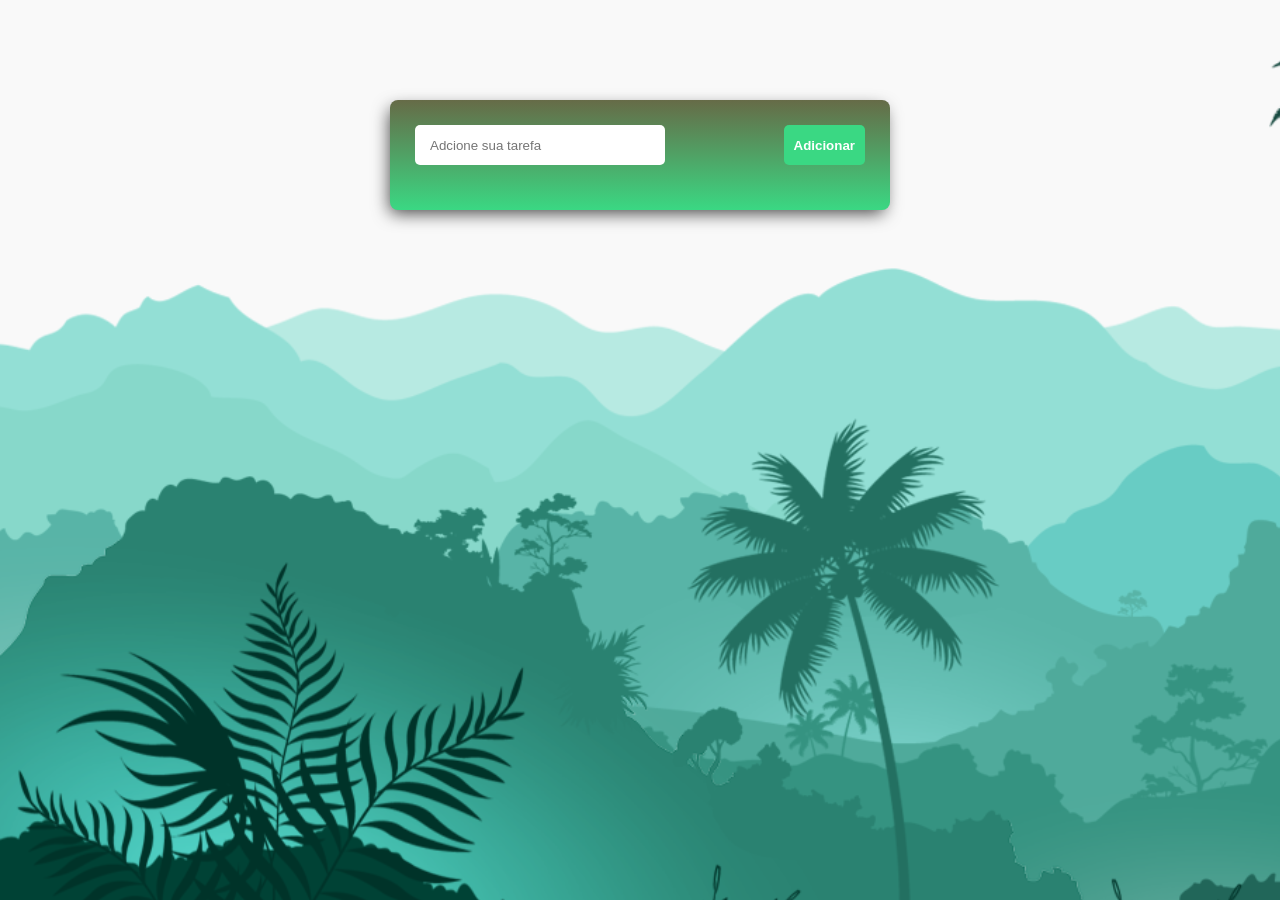
==== index.html @ eaf7c582 "Add files via upload" ====
<!DOCTYPE html>
<html lang="pt-br">

<head>
    <meta charset="UTF-8">
    <meta name="viewport" content="width=device-width, initial-scale=1.0">
    <title>To do-list</title>
    <link rel="stylesheet" href="style.css">
    <link rel="shortcut icon" href="imagem/favicon.png" type="image/x-icon">
</head>

<body>
    <section class="container">

        <input class="input-tarefa" placeholder="Adcione sua tarefa" type="text">

        <button class="button-adc">Adicionar</button>

        <ul class="lista">

        </ul>

    </section>
    <script src="script.js"></script>
</body>

</html>
---- style.css ----
@import url('https://fonts.googleapis.com/css2?family=Roboto:wght@400;700&display=swap');

* {
    margin: 0;
    padding: 0;
    box-sizing: border-box;
    outline: none;

}

body {
    background: url(./imagem/background.png);
    
    font-family: 'Roboto', sans-serif;
   ;

}

.container {
    margin: 100px auto 0;
    background-color: #3ad883;
    background-image: linear-gradient(0deg, #3ad883 0%, #666b47 100%);
    width: 500px;
    padding: 25px;
    border-radius: 8px;
    box-shadow: -3px 6px 17px -3px rgba(0,0,0,0.75);

}
.input-tarefa{
    height: 40px;
    width: 250px;
    border: none;
    border-radius: 5px;
    padding: 15px;
    
}
.button-adc{
    height: 40px;
    border: none;
    padding: 10px;
    border-radius: 5px;
    color: #fff;
    background-color: #3ad883 ;
    cursor: pointer;
    float: right;
    font-weight: 700;
}
.button-adc:hover{
    background-color:  #8abd6593;
}
.lista{
  width: 100%;
  margin-top: 20px;
  list-style: none;
 
}

.tarefas{
    background-color:#fff ;
    border-radius: 8px;
    height: 50px;
    padding: 10px;
    display: flex;
    align-items: center;
    justify-content: space-between;
    margin-bottom: 10px;
    box-shadow: -3px 6px 17px -3px rgba(0, 0, 0, 0.521);
   
}


.lista :hover img{
    opacity: 1;
}

.img{
    width: 25px;
    opacity: 0;
    transition: 0.5s ease-in-out;
    cursor: pointer;
}
.feito{
background-color: #8abd6593;
text-decoration: line-through;
}



@media(max-width:500px){
    .container{
        width: 250px;
        padding: 15px;
    }
    .input-tarefa{
        width: 160px;

    }
    .button-adc{
        width: 50px;
        font-size: 8px;
        padding: 0;
    }
    .tarefas{
        height: 40px;
        font-size: 12px;
    }
}
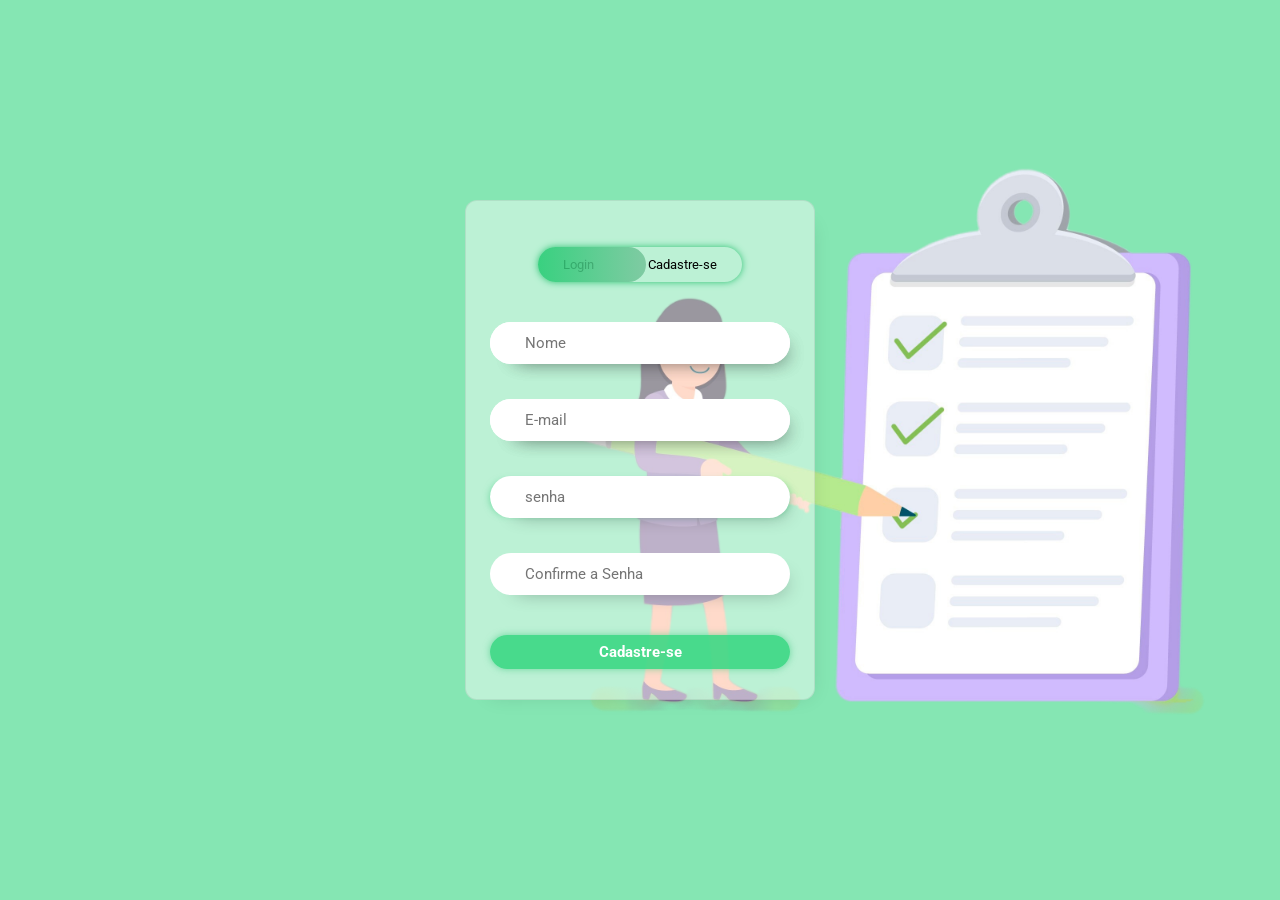
==== commit 42c7eb24: "v1.2 funcionamento de registro e login, melhora do desing dos inputs." ====
--- a/index.html
+++ b/index.html
@@ -4,24 +4,60 @@
 <head>
     <meta charset="UTF-8">
     <meta name="viewport" content="width=device-width, initial-scale=1.0">
-    <title>To do-list</title>
-    <link rel="stylesheet" href="style.css">
-    <link rel="shortcut icon" href="imagem/favicon.png" type="image/x-icon">
+    <link rel="stylesheet" href="login.css">
+    <title>Bem vindo a TodoList
+        
+    </title>
 </head>
 
 <body>
-    <section class="container">
+    <main class="container">
 
-        <input class="input-tarefa" placeholder="Adcione sua tarefa" type="text">
+        <div class="btns-form">
+            <div class="btn-color"></div>
+            <button id="btnLogin" class="btns">Login</button>
+            <button id="btnCad" class="btns">Cadastre-se</button>
 
-        <button class="button-adc">Adicionar</button>
+        </div>
 
-        <ul class="lista">
+        <form action="login" id="login">
+            <div>
+                <input type="email" placeholder="Email" id="emailLogin" required>
+            </div>
+            <div>
+                <input type="password" placeholder="Senha" id="senhaLogin" required>
+            </div>
+            <button class="btn-login" type="submit">Login</button>
+        </form>
 
-        </ul>
+        <form action="cadastro" id="cadastro">
+            <div>
 
-    </section>
-    <script src="script.js"></script>
+                <input type="text" name="user" id="user" placeholder="Nome" class="input input-name" required>
+            </div>
+
+            <div>
+
+
+                <input type="email" name="email" id="email" placeholder="E-mail" class="input input-email" required>
+            </div>
+
+            <div>
+
+                <input type="password" name="senha" id="senha" class="input input-senha" placeholder="senha" required>
+
+                <input type="password" id="confirmSenha" placeholder="Confirme a Senha" class="input input-senha" required>
+            </div>
+
+            <div class="btn">
+                <button class="btn-cad" type="submit">Cadastre-se</button>
+            </div>
+
+           
+        </form>
+    </main>
+
 </body>
+<script src="index.js"></script>
 
 </html>
--- a/login.css
+++ b/login.css
@@ -0,0 +1,119 @@
+@import url('https://fonts.googleapis.com/css2?family=Roboto:wght@400;700&display=swap');
+
+
+* {
+    margin: 0;
+    padding: 0;
+    box-sizing: border-box;
+    outline: none;
+    font-family: 'Roboto', sans-serif;
+
+}
+
+body {
+    background-color:#3ad8849d;
+    background-image: url(../imagem/bg/hand-drawn-woman-checking-giant-check-list-background.png);
+    background-position: right center;
+    background-size: 800px;
+    background-repeat: no-repeat;
+    min-height: 100vh;
+    display: flex;
+    align-items: center;
+    justify-content: center;
+
+}
+.container{
+    border:1px solid #11111113;
+    background-color: #ffffff74;
+    padding: 6px;
+    width: 350px;
+    height: 500px;
+    border-radius: 12px; 
+    display: flex;
+    align-items: center;
+    flex-direction: column;
+    overflow: hidden;
+    box-shadow: 10px 10px 20px -15px rgba(0, 0, 0, 0.132);
+    position: relative;
+    
+
+}
+form{
+    position: absolute;
+    margin-top: 80px;
+    transition: .5s;
+    width: 300px;
+    height: 400px;
+}
+.btns-form{
+    position: relative;
+    margin-top: 40px;
+    border-radius: 30px;
+    box-shadow: 0 0 7px 0 #2dc373;
+    
+
+}
+.btns{
+  
+    cursor: pointer;
+    background: transparent;
+    border: none;
+    padding: 10px 25px;
+
+}
+.btn-color{
+    position: absolute;
+    width: 108px;
+    height: 100%;
+    background: linear-gradient(to right, #22cb71d9, #75c49ad9 );
+    border-radius: 30px;
+    transition: .3s;
+    cursor: pointer;   
+}
+input[ type="text"], input[ type="password"],input[type="email"]{
+    border: none;
+    margin-top: 35px;
+    border-radius: 60px;
+    padding: 12px 0 12px 35px;
+    outline: none;
+    width: 100%;
+    box-shadow: 10px 10px 20px -15px rgba(0, 0, 0, 0.454);
+    font-size: 15px;
+
+}
+
+
+button[ type="submit"]{
+    background-color:#3ad884e3 ;
+    color: #fff;
+    border-radius: 30px;
+    width: 100%;
+    border: none;
+    outline: none;
+    padding: 8px 15px;
+    font-size: 15px;
+    margin-top: 40px;
+    box-shadow: 0 0 7px 0 #2dc37390;
+    font-weight: bold;
+    cursor: pointer;
+    
+
+}
+
+@media(max-width:1024px) {
+    body{
+        background-size: 400px;
+    }
+    
+}
+
+@media(max-width:800px) {
+    body{
+        background-size: 300px;
+        background-position: top;
+    }
+    .container{
+        margin-top: 205px;
+    }
+    
+}
